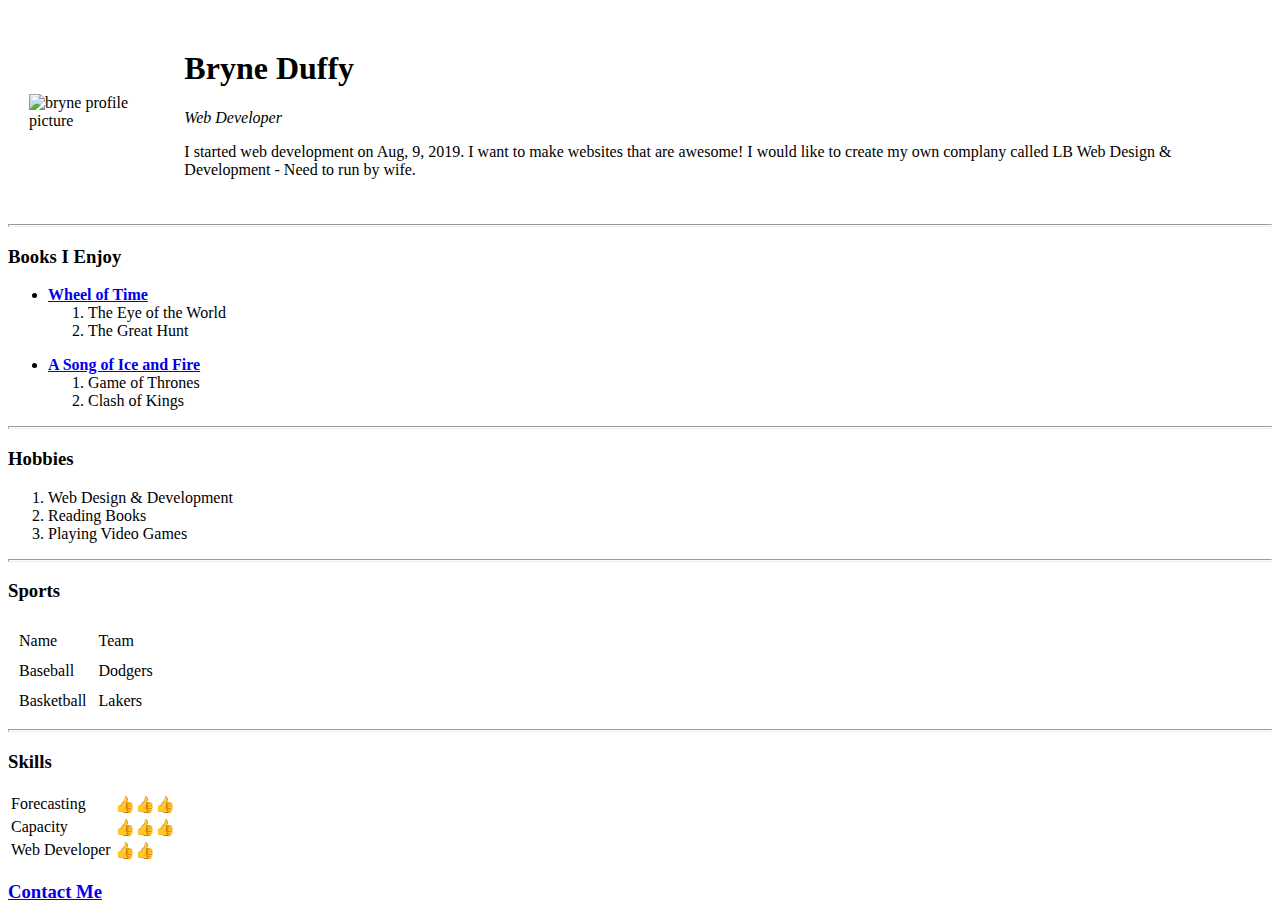
==== index.html @ 3a207a6a "Add initial cv website files" ====
<!DOCTYPE html>
<html lang="en" dir="ltr">

<head>
  <meta charset="utf-8">
  <title>Bryne's Personal site</title>
</head>

<body>
  <table cellspacing="20">
    <tr>
      <td><img src="images/bryne.jpg" alt="bryne profile picture" width="240" height="240"></td>
      <td>
        <h1>Bryne Duffy</h1>
        <p><em>Web Developer</em></p>
        <p>I started web development on Aug, 9, 2019. I want to make websites that are awesome! I would like to create my own complany called LB Web Design & Development - Need to run by wife.</p>
      </td>
    </tr>
  </table>

  <hr size="3">
  <h3>Books I Enjoy</h3>
  <ul>
    <li><strong><a target="_blank" href="https://en.wikipedia.org/wiki/The_Wheel_of_Time">Wheel of Time</a></strong></li>
    <ol>
      <li>The Eye of the World</li>
      <li>The Great Hunt</li>
    </ol>
  </ul>
  <ul>
    <li><strong><a target="_blank" href="https://en.wikipedia.org/wiki/A_Song_of_Ice_and_Fire">A Song of Ice and Fire</a></strong></li>
    <ol>
      <li>Game of Thrones</li>
      <li>Clash of Kings</li>
    </ol>
  </ul>

  <hr size="3">
  <h3>Hobbies</h3>
  <ol>
    <li>Web Design & Development</li>
    <li>Reading Books</li>
    <li>Playing Video Games</li>
  </ol>
  <hr size="3">
  <h3>Sports</h3>
  <table cellspacing="10">
    <thead>
      <tr>
        <td>Name</td>
        <td>Team</td>
      </tr>
    </thead <tr>
    <td>Baseball</td>
    <td>Dodgers</td>
    </tr>
    <tr>
      <td>Basketball</td>
      <td>Lakers</td>
    </tr>
  </table cellspaceing="10">
  <hr size="3">
  <h3>Skills</h3>
  <table>
    <tr>
      <td>Forecasting</td>
      <td>👍👍👍</td>
    </tr>
    <tr>
      <td>Capacity</td>
      <td>👍👍👍</td>
    </tr>
    <tr>
      <td>Web Developer</td>
      <td>👍👍</td>
    </tr>
  </table>
  <h3><a target="_blank" href="contact.html">Contact Me</a></h3>
</body>

</html>
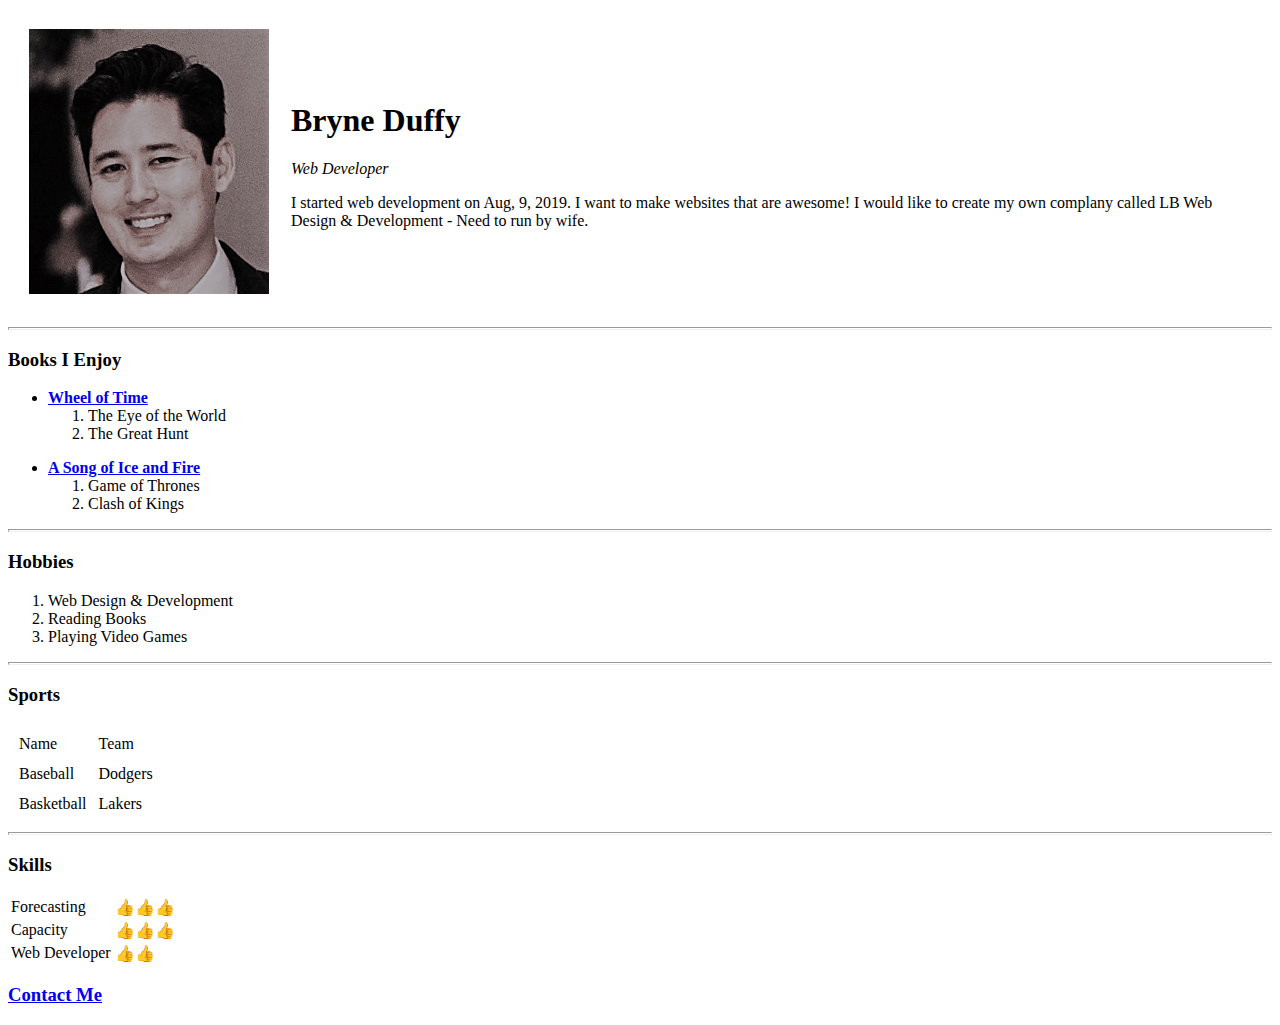
==== commit 9a2b93dc: "changed pic to png" ====
--- a/index.html
+++ b/index.html
@@ -9,7 +9,7 @@
 <body>
   <table cellspacing="20">
     <tr>
-      <td><img src="images/bryne.jpg" alt="bryne profile picture" width="240" height="240"></td>
+      <td><img src="images/bryne.png" alt="profile picture"></td>
       <td>
         <h1>Bryne Duffy</h1>
         <p><em>Web Developer</em></p>
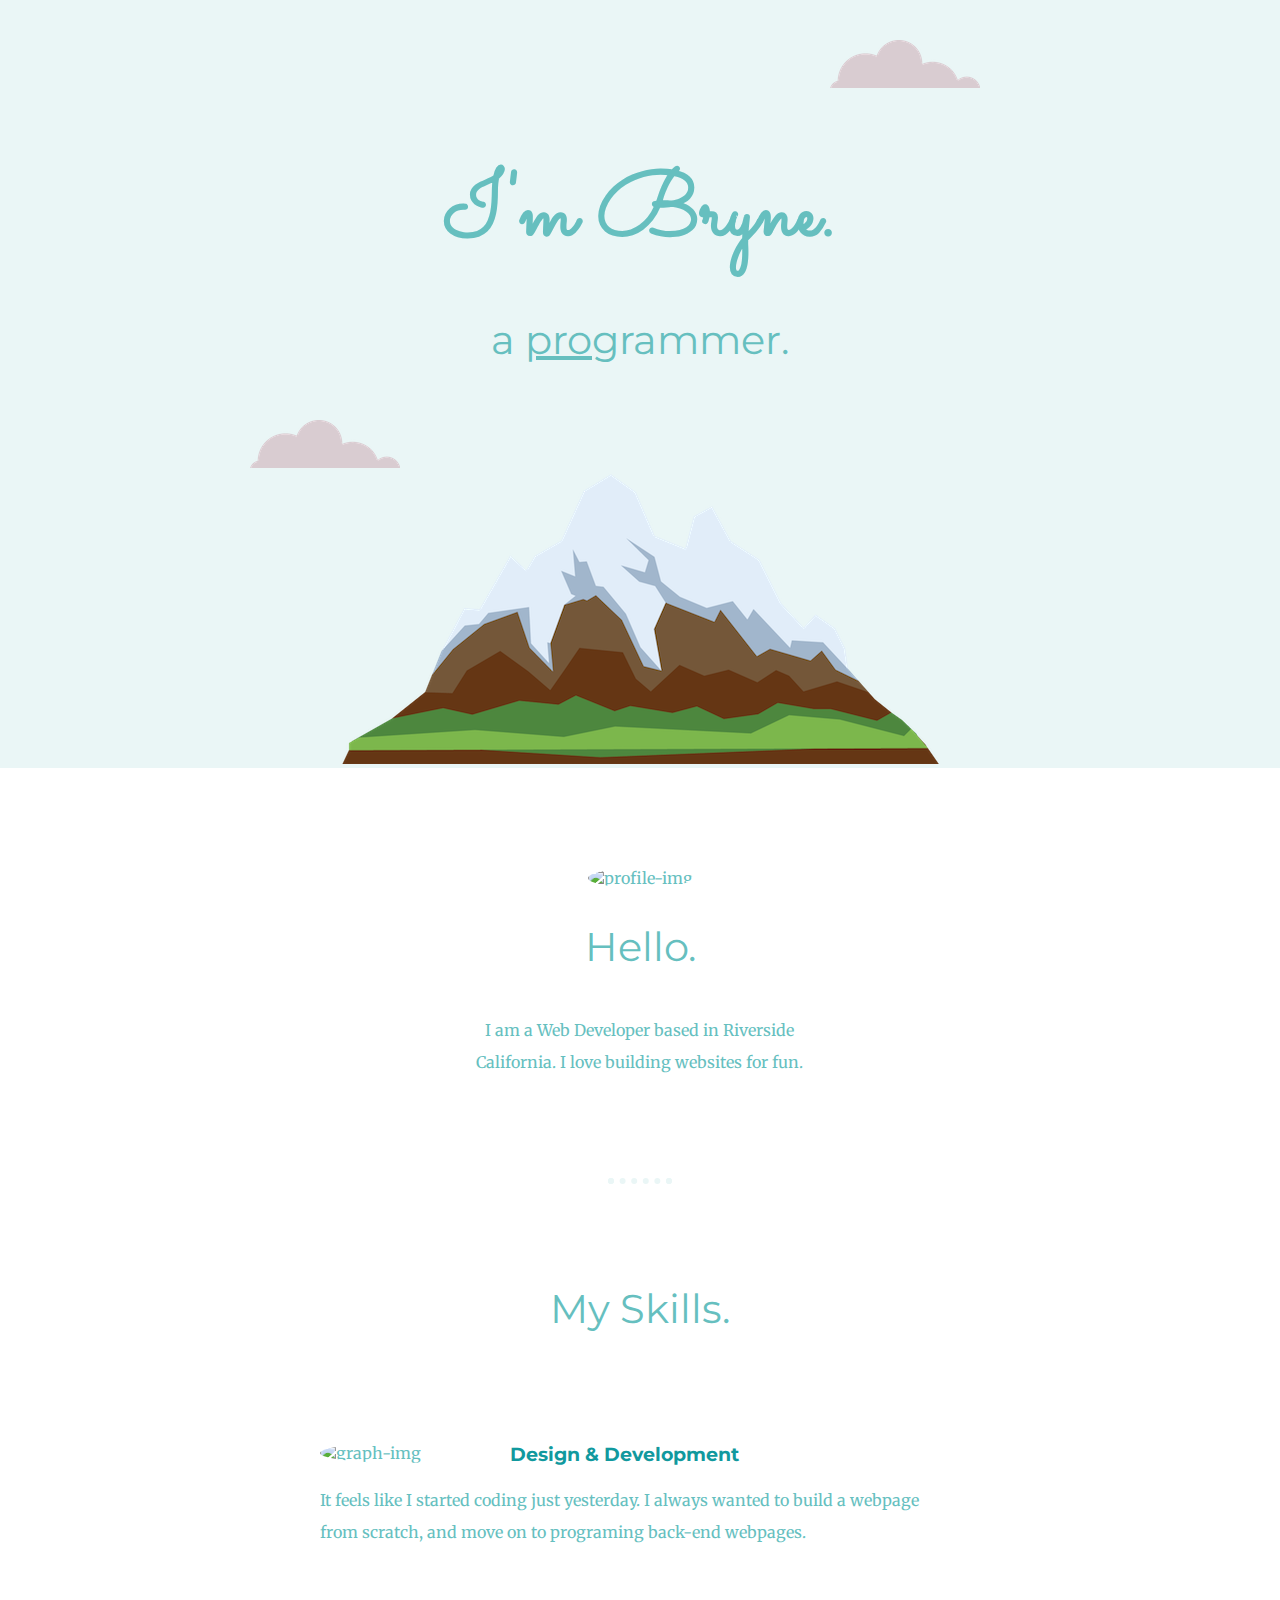
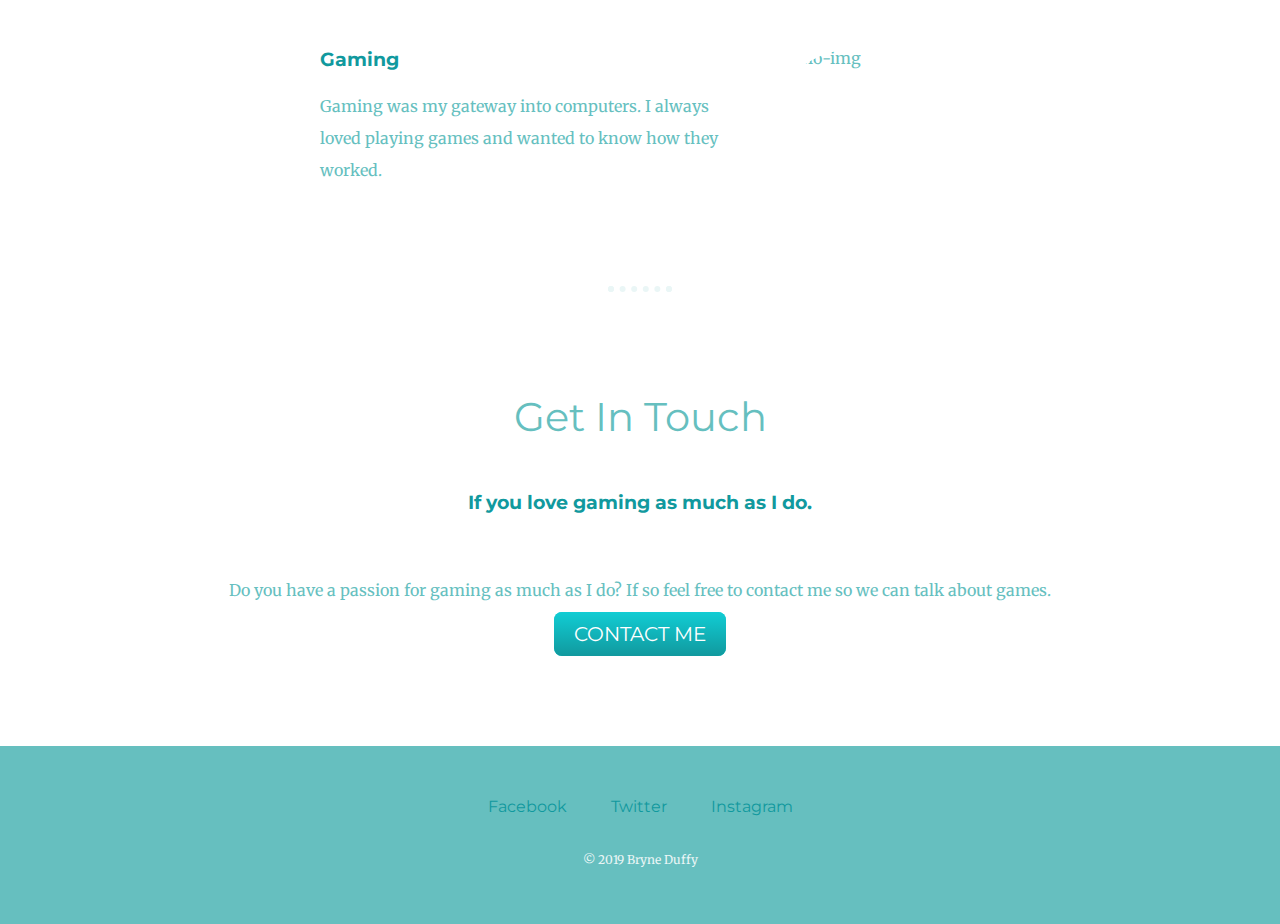
==== commit f5998f66: "Adding New Site" ====
--- a/index.html
+++ b/index.html
@@ -3,79 +3,57 @@
 
 <head>
   <meta charset="utf-8">
-  <title>Bryne's Personal site</title>
+  <title>Bryne Duffy</title>
+  <link rel="stylesheet" href="css/styles.css">
+  <link rel="icon" href="favicon.ico">
+  <link href="https://fonts.googleapis.com/css?family=Merriweather|Montserrat|Sacramento&display=swap" rel="stylesheet">
 </head>
 
 <body>
-  <table cellspacing="20">
-    <tr>
-      <td><img src="images/bryne.png" alt="profile picture"></td>
-      <td>
-        <h1>Bryne Duffy</h1>
-        <p><em>Web Developer</em></p>
-        <p>I started web development on Aug, 9, 2019. I want to make websites that are awesome! I would like to create my own complany called LB Web Design & Development - Need to run by wife.</p>
-      </td>
-    </tr>
-  </table>
+  <div class="top-container">
+    <img class="top-cloud" src="images/cloud.png" alt="cloud-img">
+    <h1>I'm Bryne.</h1>
+    <h2>a <span class="pro">pro</span>grammer.</h2>
+    <img class="bottom-cloud" src="images/cloud.png" alt="cloud-img">
+    <img src="images/mountain.png" alt="mountain-img">
+  </div>
+  <div class="middle-container">
+    <div class="profile">
+      <img class="profile-img" src="https://scontent-lax3-1.cdninstagram.com/vp/94c655bbd48e4941cbf8be3960a4d5ad/5DE3D7F2/t51.2885-19/s320x320/18949790_228498734309380_6071661508188700672_a.jpg?_nc_ht=scontent-lax3-1.cdninstagram.com"
+        alt="profile-img">
+      <h2>Hello.</h2>
+      <p class="intro">I am a Web Developer based in Riverside California. I love building websites for fun.</p>
+    </div>
+    <hr>
+    <div class="skills">
+      <h2>My Skills.</h2>
+      <div class="skill-row">
+        <img class="graph-img" src="https://media0.giphy.com/media/3oKIPEqDGUULpEU0aQ/200.webp?cid=790b76110f0aa314df49a485833eaa3deb08201637c29bc2&rid=200.webp" alt="graph-img">
+        <h3>Design & Development</h3>
+        <p>It feels like I started coding just yesterday. I always wanted to build a webpage from scratch, and move on to programing back-end webpages.</p>
+      </div>
+      <div class="skill-row">
+        <img class="mario-img" src="https://res.cloudinary.com/teepublic/image/private/s--6HV7nWIK--/t_Preview/b_rgb:ffffff,c_limit,f_jpg,h_630,q_90,w_630/v1458943562/production/designs/458364_1.jpg" alt="mario-img">
+        <h3>Gaming</h3>
+        <p>Gaming was my gateway into computers. I always loved playing games and wanted to know how they worked.</p>
+      </div>
+    </div>
+    <hr>
+    <div class="contact-me">
+      <h2>Get In Touch</h2>
+      <h3 class="contact-message">If you love gaming as much as I do.</h3>
+      <p>Do you have a passion for gaming as much as I do? If so feel free to contact me so we can talk about games.</p>
+      <a class="btn" href="mailto:flowingdragon@hotmail.com">CONTACT ME</a>
+    </div>
+  </div>
 
-  <hr size="3">
-  <h3>Books I Enjoy</h3>
-  <ul>
-    <li><strong><a target="_blank" href="https://en.wikipedia.org/wiki/The_Wheel_of_Time">Wheel of Time</a></strong></li>
-    <ol>
-      <li>The Eye of the World</li>
-      <li>The Great Hunt</li>
-    </ol>
-  </ul>
-  <ul>
-    <li><strong><a target="_blank" href="https://en.wikipedia.org/wiki/A_Song_of_Ice_and_Fire">A Song of Ice and Fire</a></strong></li>
-    <ol>
-      <li>Game of Thrones</li>
-      <li>Clash of Kings</li>
-    </ol>
-  </ul>
 
-  <hr size="3">
-  <h3>Hobbies</h3>
-  <ol>
-    <li>Web Design & Development</li>
-    <li>Reading Books</li>
-    <li>Playing Video Games</li>
-  </ol>
-  <hr size="3">
-  <h3>Sports</h3>
-  <table cellspacing="10">
-    <thead>
-      <tr>
-        <td>Name</td>
-        <td>Team</td>
-      </tr>
-    </thead <tr>
-    <td>Baseball</td>
-    <td>Dodgers</td>
-    </tr>
-    <tr>
-      <td>Basketball</td>
-      <td>Lakers</td>
-    </tr>
-  </table cellspaceing="10">
-  <hr size="3">
-  <h3>Skills</h3>
-  <table>
-    <tr>
-      <td>Forecasting</td>
-      <td>👍👍👍</td>
-    </tr>
-    <tr>
-      <td>Capacity</td>
-      <td>👍👍👍</td>
-    </tr>
-    <tr>
-      <td>Web Developer</td>
-      <td>👍👍</td>
-    </tr>
-  </table>
-  <h3><a target="_blank" href="contact.html">Contact Me</a></h3>
+  <div class="bottom-container">
+    <a class="footer-link" href="https://www.facebook.com/bryne.duffy">Facebook</a>
+    <a class="footer-link" href="https://twitter.com/zorkminer">Twitter</a>
+    <a class="footer-link" href="https://www.instagram.com/forgotten_fables">Instagram</a>
+    <p class="copyright">© 2019 Bryne Duffy</p>
+  </div>
 </body>
 
 </html>
--- a/css/styles.css
+++ b/css/styles.css
@@ -0,0 +1,152 @@
+/************************TAG SELECTION***************/
+body {
+  color: #66BFBF;
+  margin: 0;
+  text-align: center;
+  font-family: 'Merriweather', serif;
+}
+
+h1 {
+  font-family: 'Sacramento', cursive;
+  font-size: 5.625rem;
+  color: #66BFBF;
+  margin: 50px auto 0 auto;
+}
+
+h2 {
+  color: #66BFBF;
+  font-family: 'Montserrat', sans-serif;
+  font-size: 2.5rem;
+  font-weight: normal;
+  padding-bottom: 10px;
+
+}
+
+h3 {
+  color: #11999E;
+  font-family: 'Montserrat', sans-serif;
+}
+
+p {
+    line-height: 2;
+}
+
+hr {
+  border: dotted #EAF6F6 6px;
+  border-bottom: none;
+  width: 4%;
+  margin: 100px auto;
+}
+
+a:hover {
+color: #EAF6F6
+}
+
+.top-container {
+  background-color: #EAF6F6;
+  position: relative;
+  padding-top: 100px;
+}
+
+.profile-img {
+  border-radius: 100%;
+  height: 250px;
+  width: 250px;
+}
+
+.graph-img {
+  border-radius: 100%;
+  height: 25%;
+  width: 25%;
+  float: left;
+  margin-right: 30px
+}
+
+.mario-img {
+  border-radius: 100%;
+  height: 200px;
+  width: 200px;
+  float: right;
+  margin-left: 30px;
+}
+
+.pro {
+  text-decoration: underline;
+}
+.intro {
+  width:28%;
+  margin: auto;
+}
+.contact-message {
+  width: 40%;
+  margin: 40px auto 60px;
+}
+.copyright {
+  color: #EAF6F6;
+  font-size: 0.75rem;
+  padding: 20px 0;
+}
+.top-cloud {
+  position: absolute;
+  right: 300px;
+  top: 40px;
+}
+
+.bottom-cloud {
+  position: absolute;
+  left: 250px;
+  bottom: 300px
+}
+
+.skill-row {
+  width: 50%;
+  Margin: 100px auto 100px auto;
+  text-align: left;
+
+}
+.middle-container {
+  margin: 100px 0;
+}
+
+.bottom-container {
+  background-color: #66BFBF;
+  padding: 50px 0 20px;
+}
+
+.footer-link {
+  color: #11999E;
+  font-family: 'Montserrat', sans-serif;
+  margin: 10px 20px;
+  text-decoration: none;
+}
+
+.btn {
+  background: #11CDD4;
+  background-image: -webkit-linear-gradient(top, #11CDD4, #11999E);
+  background-image: -moz-linear-gradient(top, #11CDD4, #11999E);
+  background-image: -ms-linear-gradient(top, #11CDD4, #11999E);
+  background-image: -o-linear-gradient(top, #11CDD4, #11999E);
+  background-image: linear-gradient(to bottom, #11CDD4, #11999E);
+  -webkit-border-radius: 8;
+  -moz-border-radius: 8;
+  border-radius: 8px;
+  font-family: 'Montserrat', sans-serif;
+  color: #ffffff;
+  font-size: 20px;
+  padding: 10px 20px 10px 20px;
+  text-decoration: none;
+}
+
+.btn:hover {
+  background: #30E3CB;
+  background-image: -webkit-linear-gradient(top, #30E3CB, #2BC4AD);
+  background-image: -moz-linear-gradient(top, #30E3CB, #2BC4AD);
+  background-image: -ms-linear-gradient(top, #30E3CB, #2BC4AD);
+  background-image: -o-linear-gradient(top, #30E3CB, #2BC4AD);
+  background-image: linear-gradient(to bottom, #30E3CB, #2BC4AD);
+  text-decoration: none;
+}
+
+
+/************************CLASS SELECTION***************/
+/************************ID SELECTION***************/
